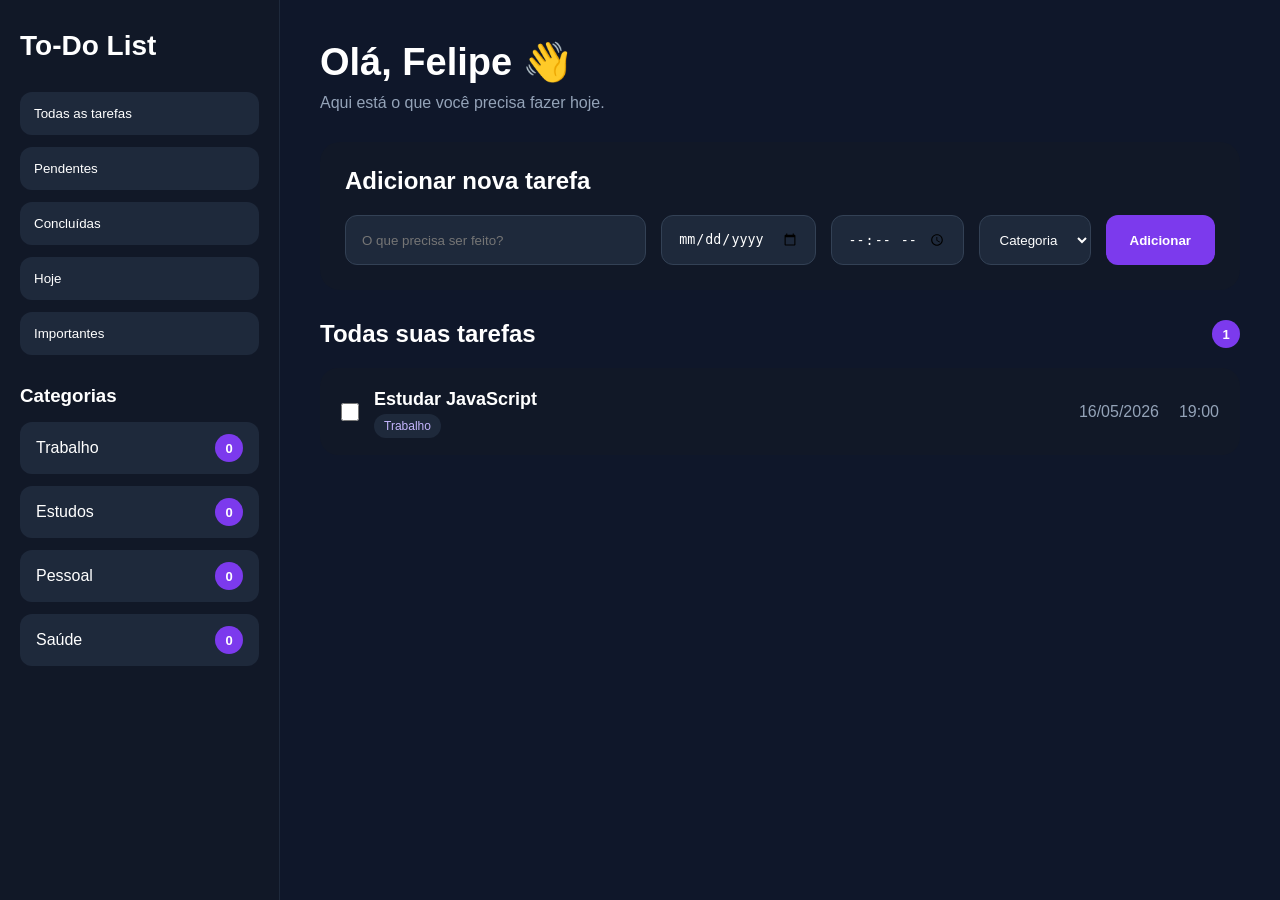
==== index.html @ 989021e7 "Estrutura principal do projeto" ====
<!DOCTYPE html>
<html lang="pt-BR">

<head>
    <meta charset="UTF-8">
    <meta name="viewport" content="width=device-width, initial-scale=1.0">

    <link rel="stylesheet" href="/css/style.css">

    <title>To-Do List</title>
</head>

<body>

    <aside class="sidebar">

        <h2>To-Do List</h2>

        <nav>

            <ul>

                <li>
                    <button>Todas as tarefas</button>
                </li>

                <li>
                    <button>Pendentes</button>
                </li>

                <li>
                    <button>Concluídas</button>
                </li>

                <li>
                    <button>Hoje</button>
                </li>

                <li>
                    <button>Importantes</button>
                </li>

            </ul>

        </nav>

        <section class="categories">

            <h3>Categorias</h3>

            <ul>

                <li>
                    <span>Trabalho</span>
                    <span class="count" id="countTrabalho">0</span>
                </li>

                <li>
                    <span>Estudos</span>
                    <span class="count" id="countEstudos">0</span>
                </li>

                <li>
                    <span>Pessoal</span>
                    <span class="count" id="countPessoal">0</span>
                </li>

                <li>
                    <span>Saúde</span>
                    <span class="count" id="countSaude">0</span>
                </li>

            </ul>

        </section>

    </aside>

    <main class="container">

        <header class="header">

            <h1>Olá, Felipe 👋</h1>

            <p>
                Aqui está o que você precisa fazer hoje.
            </p>

        </header>

        <form class="add-task-form">

            <h2>Adicionar nova tarefa</h2>

            <div class="form-group">

                <input
                    type="text"
                    placeholder="O que precisa ser feito?"
                >

                <input type="date">

                <input type="time">

                <select>

                    <option value="" disabled selected>
                        Categoria
                    </option>

                    <option value="trabalho">
                        Trabalho
                    </option>

                    <option value="estudos">
                        Estudos
                    </option>

                    <option value="saude">
                        Saúde
                    </option>

                    <option value="pessoal">
                        Pessoal
                    </option>

                </select>

                <button type="submit">
                    Adicionar
                </button>

            </div>

        </form>

        <section class="tasks-section">

            <div class="tasks-header">

                <h2 >Todas suas tarefas</h2>

                <span class="count" id="countTodasTarefas">
                    1
                </span>

            </div>

            <div id="taskList">

                <div class="task-item">

                    <div class="task-info">

                        <input type="checkbox">

                        <div>

                            <p id="task-text" class="task-text">
                                Estudar JavaScript
                            </p>

                            <span class="task-category">
                                Trabalho
                            </span>

                        </div>

                    </div>

                    <div class="task-details">

                        <p class="task-date">
                            16/05/2026
                        </p>

                        <p class="task-time">
                            19:00
                        </p>

                    </div>

                </div>

            </div>

        </section>

    </main>

</body>

</html>
---- css/style.css ----
* {
    margin: 0;
    padding: 0;
    box-sizing: border-box;
}

body {
    font-family: Arial, Helvetica, sans-serif;

    background: #0f172a;
    color: #fff;

    min-height: 100vh;

    display: flex;
}

/* SIDEBAR */

.sidebar {
    width: 280px;

    background: #111827;

    padding: 30px 20px;

    border-right: 1px solid #1e293b;

    display: flex;
    flex-direction: column;
    gap: 30px;
}

.sidebar h2 {
    font-size: 28px;
}

.sidebar ul {
    list-style: none;

    display: flex;
    flex-direction: column;
    gap: 12px;
}

.sidebar button {
    width: 100%;

    background: #1e293b;

    border: none;

    color: white;

    padding: 14px;

    border-radius: 12px;

    text-align: left;

    cursor: pointer;

    transition: 0.3s;
}

.sidebar button:hover {
    background: #7c3aed;
}

/* CATEGORIAS */

.categories {
    display: flex;
    flex-direction: column;
    gap: 15px;
}

.categories li {
    background: #1e293b;

    padding: 12px 16px;

    border-radius: 12px;

    display: flex;
    justify-content: space-between;
    align-items: center;
}

.count {
    width: 28px;
    height: 28px;

    background: #7c3aed;

    border-radius: 50%;

    display: flex;
    justify-content: center;
    align-items: center;

    font-size: 13px;
    font-weight: bold;
}

/* CONTAINER */

.container {
    flex: 1;

    padding: 40px;

    display: flex;
    flex-direction: column;
    gap: 30px;
}

/* HEADER */

.header h1 {
    font-size: 38px;

    margin-bottom: 10px;
}

.header p {
    color: #94a3b8;
}

/* FORM */

.add-task-form {
    background: #111827;

    padding: 25px;

    border-radius: 20px;

    display: flex;
    flex-direction: column;
    gap: 20px;
}

.form-group {
    display: flex;
    gap: 15px;

    flex-wrap: wrap;
}

.form-group input,
.form-group select {
    background: #1e293b;

    border: 1px solid #334155;

    color: white;

    padding: 14px 16px;

    border-radius: 12px;

    outline: none;

    transition: 0.3s;
}

.form-group input:focus,
.form-group select:focus {
    border-color: #7c3aed;

    box-shadow: 0 0 10px rgba(124, 58, 237, 0.5);
}

.form-group input[type="text"] {
    flex: 1;
}

.form-group button {
    background: #7c3aed;

    border: none;

    color: white;

    padding: 14px 24px;

    border-radius: 12px;

    cursor: pointer;

    font-weight: bold;

    transition: 0.3s;
}

.form-group button:hover {
    background: #6d28d9;
}

/* TASKS */

.tasks-section {
    display: flex;
    flex-direction: column;
    gap: 20px;
}

.tasks-header {
    display: flex;
    justify-content: space-between;
    align-items: center;
}

#taskList {
    display: flex;
    flex-direction: column;
    gap: 20px;
}

.task-item {
    background: #111827;

    padding: 20px;

    border-radius: 18px;

    display: flex;
    justify-content: space-between;
    align-items: center;

    transition: 0.3s;

    border: 1px solid transparent;
}

.task-item:hover {
    transform: translateY(-3px);

    border-color: #7c3aed;
}

.task-info {
    display: flex;
    align-items: center;
    gap: 15px;
}

.task-info input {
    width: 18px;
    height: 18px;

    cursor: pointer;
}

.task-text {
    font-size: 18px;
    font-weight: bold;

    margin-bottom: 6px;
}

.task-category {
    background: #1e293b;

    color: #c4b5fd;

    padding: 5px 10px;

    border-radius: 20px;

    font-size: 12px;
}

.task-details {
    display: flex;
    align-items: center;
    gap: 20px;

    color: #94a3b8;
}

/* RESPONSIVO */

@media (max-width: 900px) {

    body {
        flex-direction: column;
    }

    .sidebar {
        width: 100%;

        border-right: none;

        border-bottom: 1px solid #1e293b;
    }

    .form-group {
        flex-direction: column;
    }

    .task-item {
        flex-direction: column;
        align-items: flex-start;
        gap: 20px;
    }

}
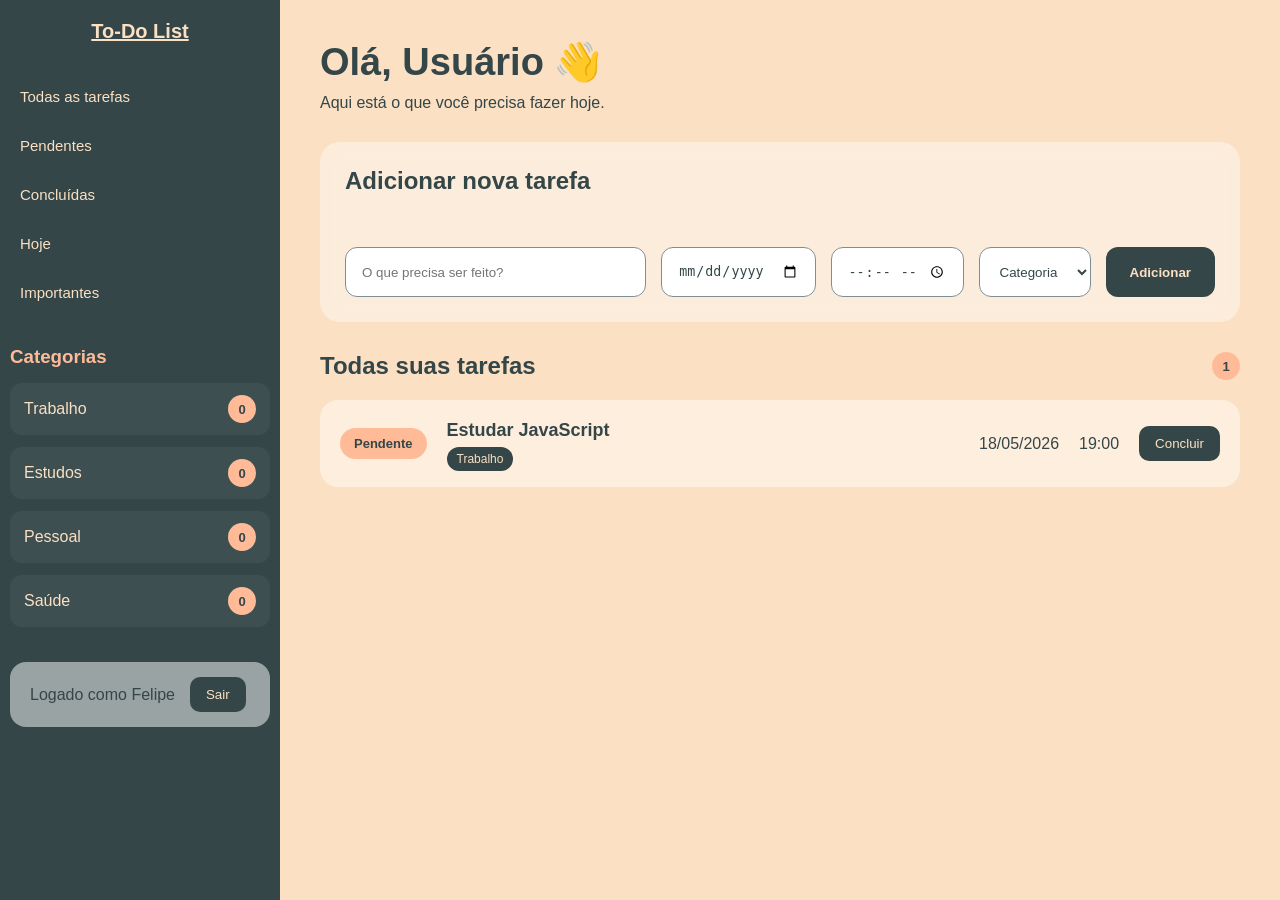
==== commit 72917237: "Atualização do HTML, e inicio do Javascript" ====
--- a/index.html
+++ b/index.html
@@ -5,18 +5,20 @@
     <meta charset="UTF-8">
     <meta name="viewport" content="width=device-width, initial-scale=1.0">
 
-    <link rel="stylesheet" href="/css/style.css">
+    <link rel="stylesheet" href="./css/style.css">
 
     <title>To-Do List</title>
 </head>
 
 <body>
 
-    <aside class="sidebar">
-
-        <h2>To-Do List</h2>
-
-        <nav>
+    <aside class="barra-lateral">
+
+        <div class="logo">
+            <h2>To-Do List</h2>
+        </div>
+
+        <nav class="menu-lateral">
 
             <ul>
 
@@ -44,7 +46,7 @@
 
         </nav>
 
-        <section class="categories">
+        <section class="secao-categorias">
 
             <h3>Categorias</h3>
 
@@ -52,116 +54,148 @@
 
                 <li>
                     <span>Trabalho</span>
-                    <span class="count" id="countTrabalho">0</span>
+                    <span class="contador" id="contadorTrabalho">0</span>
                 </li>
 
                 <li>
                     <span>Estudos</span>
-                    <span class="count" id="countEstudos">0</span>
+                    <span class="contador" id="contadorEstudos">0</span>
                 </li>
 
                 <li>
                     <span>Pessoal</span>
-                    <span class="count" id="countPessoal">0</span>
+                    <span class="contador" id="contadorPessoal">0</span>
                 </li>
 
                 <li>
                     <span>Saúde</span>
-                    <span class="count" id="countSaude">0</span>
+                    <span class="contador" id="contadorSaude">0</span>
                 </li>
 
             </ul>
 
         </section>
 
+        <div class="usuario-logado">
+
+            <span id="usuarioLogado">
+                Logado como Felipe
+            </span>
+
+            <button id="botaoDeslogar">
+                Sair
+            </button>
+
+        </div>
+
     </aside>
 
-    <main class="container">
-
-        <header class="header">
-
-            <h1>Olá, Felipe 👋</h1>
-
-            <p>
-                Aqui está o que você precisa fazer hoje.
-            </p>
+    <main class="container-principal">
+
+        <header class="cabecalho">
+
+            <div class="saudacao-usuario">
+
+                <h1 id="nomeUsuario">
+                    Olá, Usuário 👋
+                </h1>
+
+                <p>
+                    Aqui está o que você precisa fazer hoje.
+                </p>
+
+            </div>
+
+
 
         </header>
 
-        <form class="add-task-form">
-
-            <h2>Adicionar nova tarefa</h2>
-
-            <div class="form-group">
-
-                <input
-                    type="text"
-                    placeholder="O que precisa ser feito?"
-                >
-
-                <input type="date">
-
-                <input type="time">
-
-                <select>
+
+
+
+        <form class="formulario-tarefa" id="formulario-tarefa">
+
+            <div class="adcionar-tarefa">
+                <h2>Adicionar nova tarefa</h2>
+                <small id="mensagemErro"></small>
+            </div>
+            
+            
+
+            <div class="grupo-formulario">
+
+                <input type="text" id="inputTarefa" placeholder="O que precisa ser feito?">
+                
+
+                <input type="date" id="inputData">
+
+                <input type="time" id="inputHora">
+
+                <select id="inputCategoria">
 
                     <option value="" disabled selected>
                         Categoria
                     </option>
 
-                    <option value="trabalho">
+                    <option value="Trabalho">
                         Trabalho
                     </option>
 
-                    <option value="estudos">
+                    <option value="Estudos">
                         Estudos
                     </option>
 
-                    <option value="saude">
+                    <option value="Saúde">
                         Saúde
                     </option>
 
-                    <option value="pessoal">
+                    <option value="Pessoal">
                         Pessoal
                     </option>
 
                 </select>
 
-                <button type="submit">
+                <button type="submit" id="botaoAdicionar">
                     Adicionar
                 </button>
 
+                
             </div>
 
         </form>
 
-        <section class="tasks-section">
-
-            <div class="tasks-header">
-
-                <h2 >Todas suas tarefas</h2>
-
-                <span class="count" id="countTodasTarefas">
+
+
+
+        <section class="secao-tarefas">
+
+            <div class="cabecalho-tarefas">
+
+                <h2>Todas suas tarefas</h2>
+
+                <span class="contador" id="contadorTodasTarefas">
                     1
                 </span>
 
             </div>
 
-            <div id="taskList">
-
-                <div class="task-item">
-
-                    <div class="task-info">
-
-                        <input type="checkbox">
+            <div id="listaTarefas">
+
+                <div class="item-tarefa">
+
+                    <div class="informacoes-tarefa">
+
+                        <div class="status-tarefa pendente">
+                            Pendente
+                        </div>
 
                         <div>
 
-                            <p id="task-text" class="task-text">
+                            <p class="texto-tarefa">
                                 Estudar JavaScript
                             </p>
 
-                            <span class="task-category">
+                            <span class="categoria-tarefa">
                                 Trabalho
                             </span>
 
@@ -169,16 +203,20 @@
 
                     </div>
 
-                    <div class="task-details">
-
-                        <p class="task-date">
-                            16/05/2026
+                    <div class="detalhes-tarefa">
+
+                        <p class="data-tarefa">
+                            18/05/2026
                         </p>
 
-                        <p class="task-time">
+                        <p class="hora-tarefa">
                             19:00
                         </p>
 
+                        <button class="botao-status">
+                            Concluir
+                        </button>
+
                     </div>
 
                 </div>
@@ -189,6 +227,9 @@
 
     </main>
 
+
+
+    <script src="js/script.js"></script>
 </body>
 
 </html>
--- a/css/style.css
+++ b/css/style.css
@@ -5,54 +5,58 @@
 }
 
 body {
+    min-height: 100vh;
+
+    display: flex;
+
     font-family: Arial, Helvetica, sans-serif;
 
-    background: #0f172a;
-    color: #fff;
-
-    min-height: 100vh;
-
-    display: flex;
-}
-
-/* SIDEBAR */
-
-.sidebar {
+    background: #FBE0C3;
+
+    color: #344648;
+}
+
+/* BARRA LATERAL */
+
+.barra-lateral {
     width: 280px;
 
-    background: #111827;
-
-    padding: 30px 20px;
-
-    border-right: 1px solid #1e293b;
-
-    display: flex;
-    flex-direction: column;
-    gap: 30px;
-}
-
-.sidebar h2 {
-    font-size: 28px;
-}
-
-.sidebar ul {
+    background: #344648;
+
+    padding: 20px 10px;
+
+    display: flex;
+    flex-direction: column;
+    gap: 35px;
+}
+
+.logo h2 {
+    color: #FBE0C3;
+    text-align: center;
+    text-decoration: underline;
+    font-size: 20px;
+}
+
+.menu-lateral ul,
+.secao-categorias ul {
     list-style: none;
 
     display: flex;
     flex-direction: column;
+
     gap: 12px;
 }
 
-.sidebar button {
+.menu-lateral button {
     width: 100%;
 
-    background: #1e293b;
-
     border: none;
 
-    color: white;
-
-    padding: 14px;
+    background: transparent;
+
+    color: #FBE0C3;
+
+    padding: 10px;
 
     border-radius: 12px;
 
@@ -61,24 +65,26 @@
     cursor: pointer;
 
     transition: 0.3s;
-}
-
-.sidebar button:hover {
-    background: #7c3aed;
-}
-
-/* CATEGORIAS */
-
-.categories {
-    display: flex;
-    flex-direction: column;
-    gap: 15px;
-}
-
-.categories li {
-    background: #1e293b;
-
-    padding: 12px 16px;
+
+    font-size: 15px;
+}
+
+.menu-lateral button:hover {
+    background: #7D8E95;
+}
+
+.secao-categorias h3 {
+    margin-bottom: 15px;
+
+    color: #FFBB98;
+}
+
+.secao-categorias li {
+    background: rgba(255, 255, 255, 0.05);
+
+    color: #FBE0C3;
+
+    padding: 12px 14px;
 
     border-radius: 12px;
 
@@ -87,13 +93,15 @@
     align-items: center;
 }
 
-.count {
+.contador {
     width: 28px;
     height: 28px;
 
-    background: #7c3aed;
-
     border-radius: 50%;
+
+    background: #FFBB98;
+
+    color: #344648;
 
     display: flex;
     justify-content: center;
@@ -103,9 +111,9 @@
     font-weight: bold;
 }
 
-/* CONTAINER */
-
-.container {
+/* CONTAINER PRINCIPAL */
+
+.container-principal {
     flex: 1;
 
     padding: 40px;
@@ -115,169 +123,251 @@
     gap: 30px;
 }
 
-/* HEADER */
-
-.header h1 {
+/* CABEÇALHO */
+
+.adcionar-tarefa{
+    display: flex;
+    flex-direction: column;
+    gap: 10px;
+    min-height: 60px;
+}
+.cabecalho {
+    display: flex;
+    justify-content: space-between;
+    align-items: center;
+}
+
+.saudacao-usuario h1 {
     font-size: 38px;
 
     margin-bottom: 10px;
 }
 
-.header p {
-    color: #94a3b8;
-}
-
-/* FORM */
-
-.add-task-form {
-    background: #111827;
+.saudacao-usuario p {
+    color: #344648;
+}
+
+.usuario-logado {
+    background: rgba(255, 255, 255, 0.5);
+
+    padding: 15px 20px;
+
+    border-radius: 16px;
+
+    display: flex;
+    align-items: center;
+    gap: 15px;
+}
+
+#botaoDeslogar {
+    border: none;
+
+    background: #344648;
+
+    color: #FBE0C3;
+
+    padding: 10px 16px;
+
+    border-radius: 10px;
+
+    cursor: pointer;
+
+    transition: 0.3s;
+}
+
+#botaoDeslogar:hover {
+    background: #7D8E95;
+}
+
+/* FORMULÁRIO */
+
+.formulario-tarefa {
+    background: rgba(255, 255, 255, 0.4);
 
     padding: 25px;
 
     border-radius: 20px;
 
-    display: flex;
-    flex-direction: column;
+    backdrop-filter: blur(10px);
+
+    display: flex;
+    flex-direction: column;
+
     gap: 20px;
 }
 
-.form-group {
-    display: flex;
+.grupo-formulario {
+    display: flex;
+
     gap: 15px;
 
     flex-wrap: wrap;
 }
 
-.form-group input,
-.form-group select {
-    background: #1e293b;
-
-    border: 1px solid #334155;
+.grupo-formulario input,
+.grupo-formulario select {
+    background: white;
+
+    border: 1px solid #7D8E95;
+
+    padding: 14px 16px;
+
+    border-radius: 12px;
+
+    outline: none;
+
+    color: #344648;
+
+    transition: 0.3s;
+}
+
+.grupo-formulario input:focus,
+.grupo-formulario select:focus {
+    border-color: #FFBB98;
+
+    box-shadow: 0 0 10px rgba(255, 187, 152, 0.5);
+}
+
+#inputTarefa {
+    flex: 1;
+}
+
+#botaoAdicionar {
+    border: none;
+
+    background: #344648;
+
+    color: #FBE0C3;
+
+    padding: 14px 24px;
+
+    border-radius: 12px;
+
+    cursor: pointer;
+
+    transition: 0.3s;
+
+    font-weight: bold;
+}
+
+#botaoAdicionar:hover {
+    background: #7D8E95;
+}
+
+/* TAREFAS */
+
+.secao-tarefas {
+    display: flex;
+    flex-direction: column;
+
+    gap: 20px;
+}
+
+.cabecalho-tarefas {
+    display: flex;
+    justify-content: space-between;
+    align-items: center;
+}
+
+#listaTarefas {
+    display: flex;
+    flex-direction: column;
+
+    gap: 20px;
+}
+
+.item-tarefa {
+    background: rgba(255, 255, 255, 0.45);
+
+    padding: 20px;
+
+    border-radius: 18px;
+
+    display: flex;
+    justify-content: space-between;
+    align-items: center;
+
+    transition: 0.3s;
+}
+
+.item-tarefa:hover {
+    transform: translateY(-3px);
+}
+
+.informacoes-tarefa {
+    display: flex;
+    align-items: center;
+
+    gap: 20px;
+}
+
+.status-tarefa {
+    padding: 8px 14px;
+
+    border-radius: 30px;
+
+    font-size: 13px;
+
+    font-weight: bold;
+}
+
+.pendente {
+    background: #FFBB98;
+
+    color: #344648;
+}
+
+.concluida {
+    background: #7D8E95;
 
     color: white;
-
-    padding: 14px 16px;
-
-    border-radius: 12px;
-
-    outline: none;
-
-    transition: 0.3s;
-}
-
-.form-group input:focus,
-.form-group select:focus {
-    border-color: #7c3aed;
-
-    box-shadow: 0 0 10px rgba(124, 58, 237, 0.5);
-}
-
-.form-group input[type="text"] {
-    flex: 1;
-}
-
-.form-group button {
-    background: #7c3aed;
-
+}
+
+.texto-tarefa {
+    font-size: 18px;
+
+    font-weight: bold;
+
+    margin-bottom: 8px;
+}
+
+.categoria-tarefa {
+    background: #344648;
+
+    color: #FBE0C3;
+
+    padding: 5px 10px;
+
+    border-radius: 20px;
+
+    font-size: 12px;
+}
+
+.detalhes-tarefa {
+    display: flex;
+    align-items: center;
+
+    gap: 20px;
+}
+
+.botao-status {
     border: none;
 
-    color: white;
-
-    padding: 14px 24px;
-
-    border-radius: 12px;
+    background: #344648;
+
+    color: #FBE0C3;
+
+    padding: 10px 16px;
+
+    border-radius: 10px;
 
     cursor: pointer;
 
-    font-weight: bold;
-
-    transition: 0.3s;
-}
-
-.form-group button:hover {
-    background: #6d28d9;
-}
-
-/* TASKS */
-
-.tasks-section {
-    display: flex;
-    flex-direction: column;
-    gap: 20px;
-}
-
-.tasks-header {
-    display: flex;
-    justify-content: space-between;
-    align-items: center;
-}
-
-#taskList {
-    display: flex;
-    flex-direction: column;
-    gap: 20px;
-}
-
-.task-item {
-    background: #111827;
-
-    padding: 20px;
-
-    border-radius: 18px;
-
-    display: flex;
-    justify-content: space-between;
-    align-items: center;
-
-    transition: 0.3s;
-
-    border: 1px solid transparent;
-}
-
-.task-item:hover {
-    transform: translateY(-3px);
-
-    border-color: #7c3aed;
-}
-
-.task-info {
-    display: flex;
-    align-items: center;
-    gap: 15px;
-}
-
-.task-info input {
-    width: 18px;
-    height: 18px;
-
-    cursor: pointer;
-}
-
-.task-text {
-    font-size: 18px;
-    font-weight: bold;
-
-    margin-bottom: 6px;
-}
-
-.task-category {
-    background: #1e293b;
-
-    color: #c4b5fd;
-
-    padding: 5px 10px;
-
-    border-radius: 20px;
-
-    font-size: 12px;
-}
-
-.task-details {
-    display: flex;
-    align-items: center;
-    gap: 20px;
-
-    color: #94a3b8;
+    transition: 0.3s;
+}
+
+.botao-status:hover {
+    background: #7D8E95;
 }
 
 /* RESPONSIVO */
@@ -288,22 +378,30 @@
         flex-direction: column;
     }
 
-    .sidebar {
+    .barra-lateral {
         width: 100%;
-
-        border-right: none;
-
-        border-bottom: 1px solid #1e293b;
-    }
-
-    .form-group {
-        flex-direction: column;
-    }
-
-    .task-item {
+    }
+
+    .cabecalho {
         flex-direction: column;
         align-items: flex-start;
+
         gap: 20px;
     }
 
+    .grupo-formulario {
+        flex-direction: column;
+    }
+
+    .item-tarefa {
+        flex-direction: column;
+        align-items: flex-start;
+
+        gap: 20px;
+    }
+
+    .detalhes-tarefa {
+        flex-wrap: wrap;
+    }
+
 }
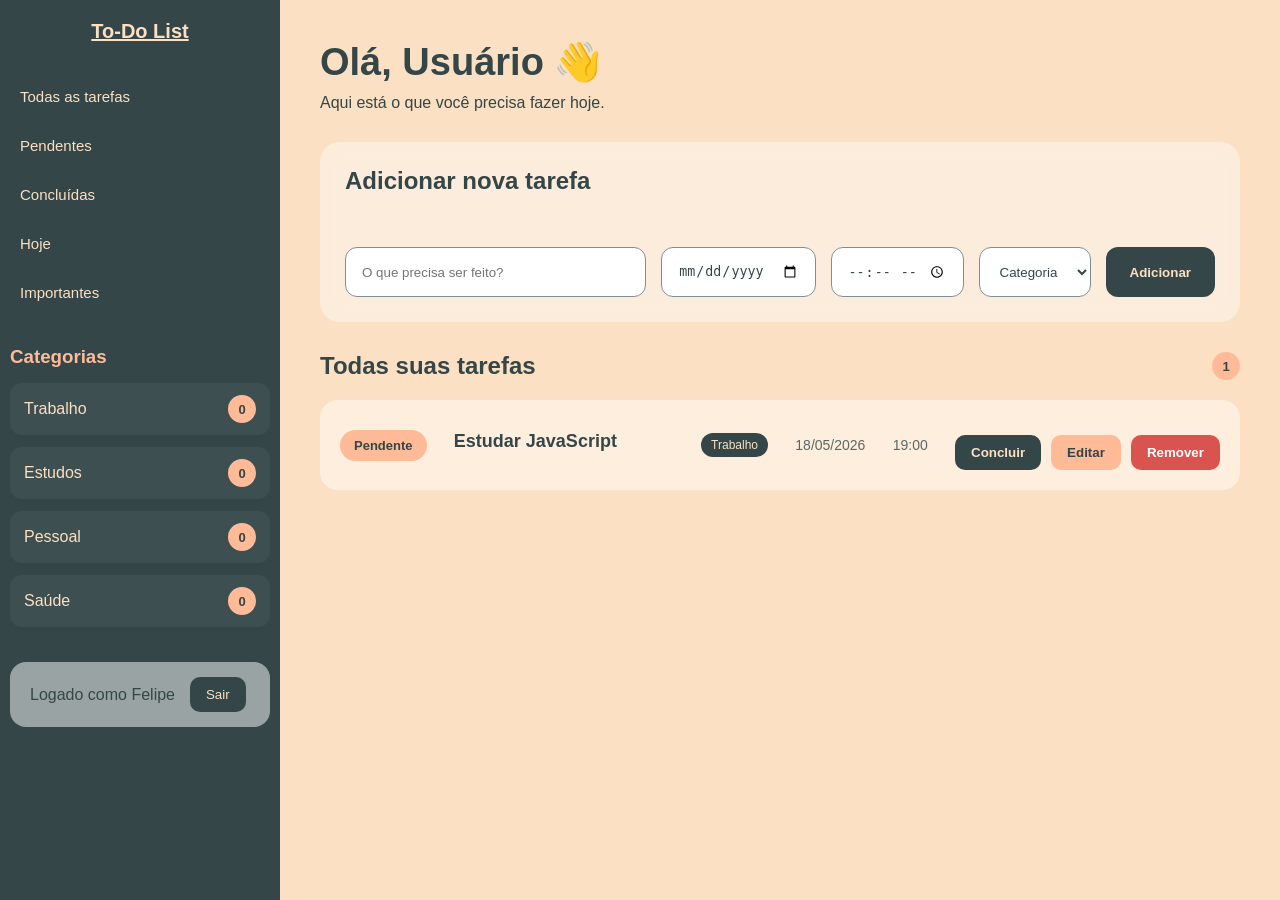
==== commit d09d104d: "Atualização 1" ====
--- a/index.html
+++ b/index.html
@@ -119,13 +119,13 @@
                 <h2>Adicionar nova tarefa</h2>
                 <small id="mensagemErro"></small>
             </div>
-            
-            
+
+
 
             <div class="grupo-formulario">
 
                 <input type="text" id="inputTarefa" placeholder="O que precisa ser feito?">
-                
+
 
                 <input type="date" id="inputData">
 
@@ -159,7 +159,7 @@
                     Adicionar
                 </button>
 
-                
+
             </div>
 
         </form>
@@ -179,45 +179,50 @@
 
             </div>
 
+
             <div id="listaTarefas">
 
+
                 <div class="item-tarefa">
 
-                    <div class="informacoes-tarefa">
-
-                        <div class="status-tarefa pendente">
-                            Pendente
-                        </div>
-
-                        <div>
-
-                            <p class="texto-tarefa">
-                                Estudar JavaScript
-                            </p>
-
-                            <span class="categoria-tarefa">
-                                Trabalho
-                            </span>
-
-                        </div>
-
+                    <div class="status-tarefa pendente">
+                        Pendente
                     </div>
 
-                    <div class="detalhes-tarefa">
-
-                        <p class="data-tarefa">
-                            18/05/2026
-                        </p>
-
-                        <p class="hora-tarefa">
-                            19:00
-                        </p>
+                    <p class="texto-tarefa">
+                        Estudar JavaScript
+                    </p>
+
+                    <span class="categoria-tarefa">
+                        Trabalho
+                    </span>
+
+
+                    <p class="data-tarefa">
+                        18/05/2026
+                    </p>
+
+                    <p class="hora-tarefa">
+                        19:00
+                    </p>
+
+                    <div class="acoes-tarefa">
 
                         <button class="botao-status">
                             Concluir
                         </button>
 
+                        <button class="botao-editar">
+                            Editar
+                        </button>
+
+                        <button class="botao-remover">
+                            Remover
+                        </button>
+
                     </div>
+
+
 
                 </div>
 
--- a/css/style.css
+++ b/css/style.css
@@ -294,12 +294,6 @@
     transform: translateY(-3px);
 }
 
-.informacoes-tarefa {
-    display: flex;
-    align-items: center;
-
-    gap: 20px;
-}
 
 .status-tarefa {
     padding: 8px 14px;
@@ -329,6 +323,9 @@
     font-weight: bold;
 
     margin-bottom: 8px;
+
+
+   
 }
 
 .categoria-tarefa {
@@ -343,33 +340,98 @@
     font-size: 12px;
 }
 
-.detalhes-tarefa {
-    display: flex;
-    align-items: center;
-
-    gap: 20px;
-}
+.item-tarefa {
+    background: rgba(255, 255, 255, 0.45);
+
+    padding: 20px;
+
+    border-radius: 18px;
+
+    display: flex;
+    align-items: center;
+    gap: 18px;
+
+    flex-wrap: wrap;
+
+    transition: 0.3s;
+}
+
+.data-tarefa,
+.hora-tarefa {
+    color: #344648;
+
+    font-size: 14px;
+
+    opacity: 0.8;
+}
+
+.texto-tarefa {
+    min-width: 220px;
+}
+.acoes-tarefa {
+    display: flex;
+
+    align-items: center;
+
+    gap: 10px;
+
+    margin-top: 15px;
+}
+
+.botao-status,
+.botao-editar,
+.botao-remover {
+    border: none;
+
+    padding: 10px 16px;
+
+    border-radius: 10px;
+
+    cursor: pointer;
+
+    transition: 0.3s;
+
+    font-weight: bold;
+}
+
+
+/* botão concluir */
 
 .botao-status {
-    border: none;
-
     background: #344648;
 
     color: #FBE0C3;
-
-    padding: 10px 16px;
-
-    border-radius: 10px;
-
-    cursor: pointer;
-
-    transition: 0.3s;
 }
 
 .botao-status:hover {
     background: #7D8E95;
 }
 
+
+/* botão editar */
+
+.botao-editar {
+    background: #FFBB98;
+
+    color: #344648;
+}
+
+.botao-editar:hover {
+    opacity: 0.8;
+}
+
+
+/* botão remover */
+
+.botao-remover {
+    background: #d9534f;
+
+    color: white;
+}
+
+.botao-remover:hover {
+    opacity: 0.8;
+} 
 /* RESPONSIVO */
 
 @media (max-width: 900px) {
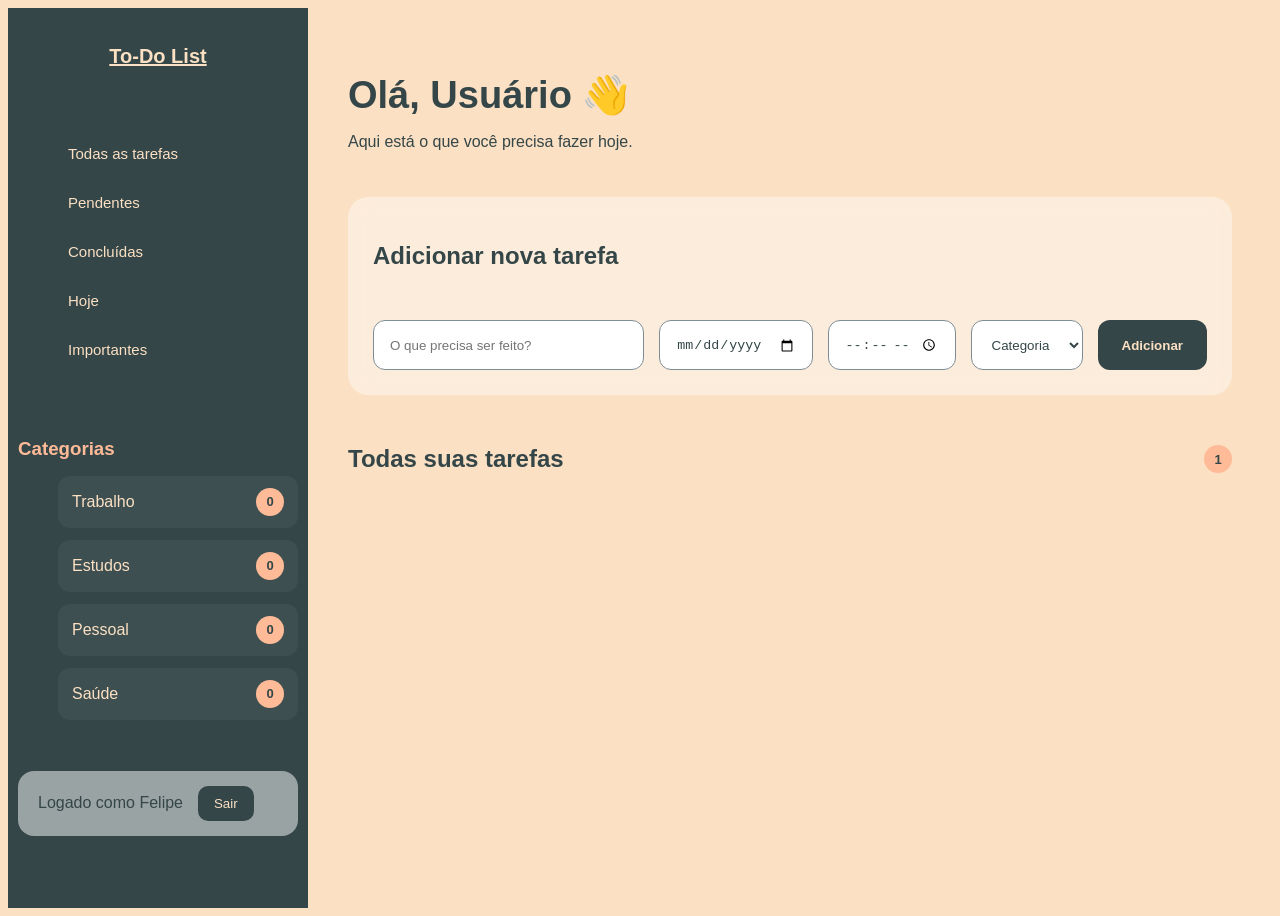
==== commit 45dee2d4: "Finalização das funções dos botões" ====
--- a/index.html
+++ b/index.html
@@ -182,8 +182,8 @@
 
             <div id="listaTarefas">
 
-
-                <div class="item-tarefa">
+                
+                <!-- <div class="item-tarefa">
 
                     <div class="status-tarefa pendente">
                         Pendente
@@ -217,14 +217,14 @@
                         </button>
 
                         <button class="botao-remover">
-                            Remover
+                            Excluir
                         </button>
 
                     </div>
 
 
 
-                </div>
+                </div> -->
 
             </div>
 
--- a/css/style.css
+++ b/css/style.css
@@ -1,469 +1,12 @@
-* {
-    margin: 0;
-    padding: 0;
-    box-sizing: border-box;
-}
+@import url('./base/reset.css');
+@import url('./base/global.css');
 
-body {
-    min-height: 100vh;
+@import url('./layout/sidebar.css');
+@import url('./layout/header.css');
+@import url('./layout/container.css');
 
-    display: flex;
+@import url('./components/formulario.css');
+@import url('./components/tarefa.css');
+@import url('./components/botoes.css');
 
-    font-family: Arial, Helvetica, sans-serif;
-
-    background: #FBE0C3;
-
-    color: #344648;
-}
-
-/* BARRA LATERAL */
-
-.barra-lateral {
-    width: 280px;
-
-    background: #344648;
-
-    padding: 20px 10px;
-
-    display: flex;
-    flex-direction: column;
-    gap: 35px;
-}
-
-.logo h2 {
-    color: #FBE0C3;
-    text-align: center;
-    text-decoration: underline;
-    font-size: 20px;
-}
-
-.menu-lateral ul,
-.secao-categorias ul {
-    list-style: none;
-
-    display: flex;
-    flex-direction: column;
-
-    gap: 12px;
-}
-
-.menu-lateral button {
-    width: 100%;
-
-    border: none;
-
-    background: transparent;
-
-    color: #FBE0C3;
-
-    padding: 10px;
-
-    border-radius: 12px;
-
-    text-align: left;
-
-    cursor: pointer;
-
-    transition: 0.3s;
-
-    font-size: 15px;
-}
-
-.menu-lateral button:hover {
-    background: #7D8E95;
-}
-
-.secao-categorias h3 {
-    margin-bottom: 15px;
-
-    color: #FFBB98;
-}
-
-.secao-categorias li {
-    background: rgba(255, 255, 255, 0.05);
-
-    color: #FBE0C3;
-
-    padding: 12px 14px;
-
-    border-radius: 12px;
-
-    display: flex;
-    justify-content: space-between;
-    align-items: center;
-}
-
-.contador {
-    width: 28px;
-    height: 28px;
-
-    border-radius: 50%;
-
-    background: #FFBB98;
-
-    color: #344648;
-
-    display: flex;
-    justify-content: center;
-    align-items: center;
-
-    font-size: 13px;
-    font-weight: bold;
-}
-
-/* CONTAINER PRINCIPAL */
-
-.container-principal {
-    flex: 1;
-
-    padding: 40px;
-
-    display: flex;
-    flex-direction: column;
-    gap: 30px;
-}
-
-/* CABEÇALHO */
-
-.adcionar-tarefa{
-    display: flex;
-    flex-direction: column;
-    gap: 10px;
-    min-height: 60px;
-}
-.cabecalho {
-    display: flex;
-    justify-content: space-between;
-    align-items: center;
-}
-
-.saudacao-usuario h1 {
-    font-size: 38px;
-
-    margin-bottom: 10px;
-}
-
-.saudacao-usuario p {
-    color: #344648;
-}
-
-.usuario-logado {
-    background: rgba(255, 255, 255, 0.5);
-
-    padding: 15px 20px;
-
-    border-radius: 16px;
-
-    display: flex;
-    align-items: center;
-    gap: 15px;
-}
-
-#botaoDeslogar {
-    border: none;
-
-    background: #344648;
-
-    color: #FBE0C3;
-
-    padding: 10px 16px;
-
-    border-radius: 10px;
-
-    cursor: pointer;
-
-    transition: 0.3s;
-}
-
-#botaoDeslogar:hover {
-    background: #7D8E95;
-}
-
-/* FORMULÁRIO */
-
-.formulario-tarefa {
-    background: rgba(255, 255, 255, 0.4);
-
-    padding: 25px;
-
-    border-radius: 20px;
-
-    backdrop-filter: blur(10px);
-
-    display: flex;
-    flex-direction: column;
-
-    gap: 20px;
-}
-
-.grupo-formulario {
-    display: flex;
-
-    gap: 15px;
-
-    flex-wrap: wrap;
-}
-
-.grupo-formulario input,
-.grupo-formulario select {
-    background: white;
-
-    border: 1px solid #7D8E95;
-
-    padding: 14px 16px;
-
-    border-radius: 12px;
-
-    outline: none;
-
-    color: #344648;
-
-    transition: 0.3s;
-}
-
-.grupo-formulario input:focus,
-.grupo-formulario select:focus {
-    border-color: #FFBB98;
-
-    box-shadow: 0 0 10px rgba(255, 187, 152, 0.5);
-}
-
-#inputTarefa {
-    flex: 1;
-}
-
-#botaoAdicionar {
-    border: none;
-
-    background: #344648;
-
-    color: #FBE0C3;
-
-    padding: 14px 24px;
-
-    border-radius: 12px;
-
-    cursor: pointer;
-
-    transition: 0.3s;
-
-    font-weight: bold;
-}
-
-#botaoAdicionar:hover {
-    background: #7D8E95;
-}
-
-/* TAREFAS */
-
-.secao-tarefas {
-    display: flex;
-    flex-direction: column;
-
-    gap: 20px;
-}
-
-.cabecalho-tarefas {
-    display: flex;
-    justify-content: space-between;
-    align-items: center;
-}
-
-#listaTarefas {
-    display: flex;
-    flex-direction: column;
-
-    gap: 20px;
-}
-
-.item-tarefa {
-    background: rgba(255, 255, 255, 0.45);
-
-    padding: 20px;
-
-    border-radius: 18px;
-
-    display: flex;
-    justify-content: space-between;
-    align-items: center;
-
-    transition: 0.3s;
-}
-
-.item-tarefa:hover {
-    transform: translateY(-3px);
-}
-
-
-.status-tarefa {
-    padding: 8px 14px;
-
-    border-radius: 30px;
-
-    font-size: 13px;
-
-    font-weight: bold;
-}
-
-.pendente {
-    background: #FFBB98;
-
-    color: #344648;
-}
-
-.concluida {
-    background: #7D8E95;
-
-    color: white;
-}
-
-.texto-tarefa {
-    font-size: 18px;
-
-    font-weight: bold;
-
-    margin-bottom: 8px;
-
-
-   
-}
-
-.categoria-tarefa {
-    background: #344648;
-
-    color: #FBE0C3;
-
-    padding: 5px 10px;
-
-    border-radius: 20px;
-
-    font-size: 12px;
-}
-
-.item-tarefa {
-    background: rgba(255, 255, 255, 0.45);
-
-    padding: 20px;
-
-    border-radius: 18px;
-
-    display: flex;
-    align-items: center;
-    gap: 18px;
-
-    flex-wrap: wrap;
-
-    transition: 0.3s;
-}
-
-.data-tarefa,
-.hora-tarefa {
-    color: #344648;
-
-    font-size: 14px;
-
-    opacity: 0.8;
-}
-
-.texto-tarefa {
-    min-width: 220px;
-}
-.acoes-tarefa {
-    display: flex;
-
-    align-items: center;
-
-    gap: 10px;
-
-    margin-top: 15px;
-}
-
-.botao-status,
-.botao-editar,
-.botao-remover {
-    border: none;
-
-    padding: 10px 16px;
-
-    border-radius: 10px;
-
-    cursor: pointer;
-
-    transition: 0.3s;
-
-    font-weight: bold;
-}
-
-
-/* botão concluir */
-
-.botao-status {
-    background: #344648;
-
-    color: #FBE0C3;
-}
-
-.botao-status:hover {
-    background: #7D8E95;
-}
-
-
-/* botão editar */
-
-.botao-editar {
-    background: #FFBB98;
-
-    color: #344648;
-}
-
-.botao-editar:hover {
-    opacity: 0.8;
-}
-
-
-/* botão remover */
-
-.botao-remover {
-    background: #d9534f;
-
-    color: white;
-}
-
-.botao-remover:hover {
-    opacity: 0.8;
-} 
-/* RESPONSIVO */
-
-@media (max-width: 900px) {
-
-    body {
-        flex-direction: column;
-    }
-
-    .barra-lateral {
-        width: 100%;
-    }
-
-    .cabecalho {
-        flex-direction: column;
-        align-items: flex-start;
-
-        gap: 20px;
-    }
-
-    .grupo-formulario {
-        flex-direction: column;
-    }
-
-    .item-tarefa {
-        flex-direction: column;
-        align-items: flex-start;
-
-        gap: 20px;
-    }
-
-    .detalhes-tarefa {
-        flex-wrap: wrap;
-    }
-
-}+@import url('./responsive/media.css');
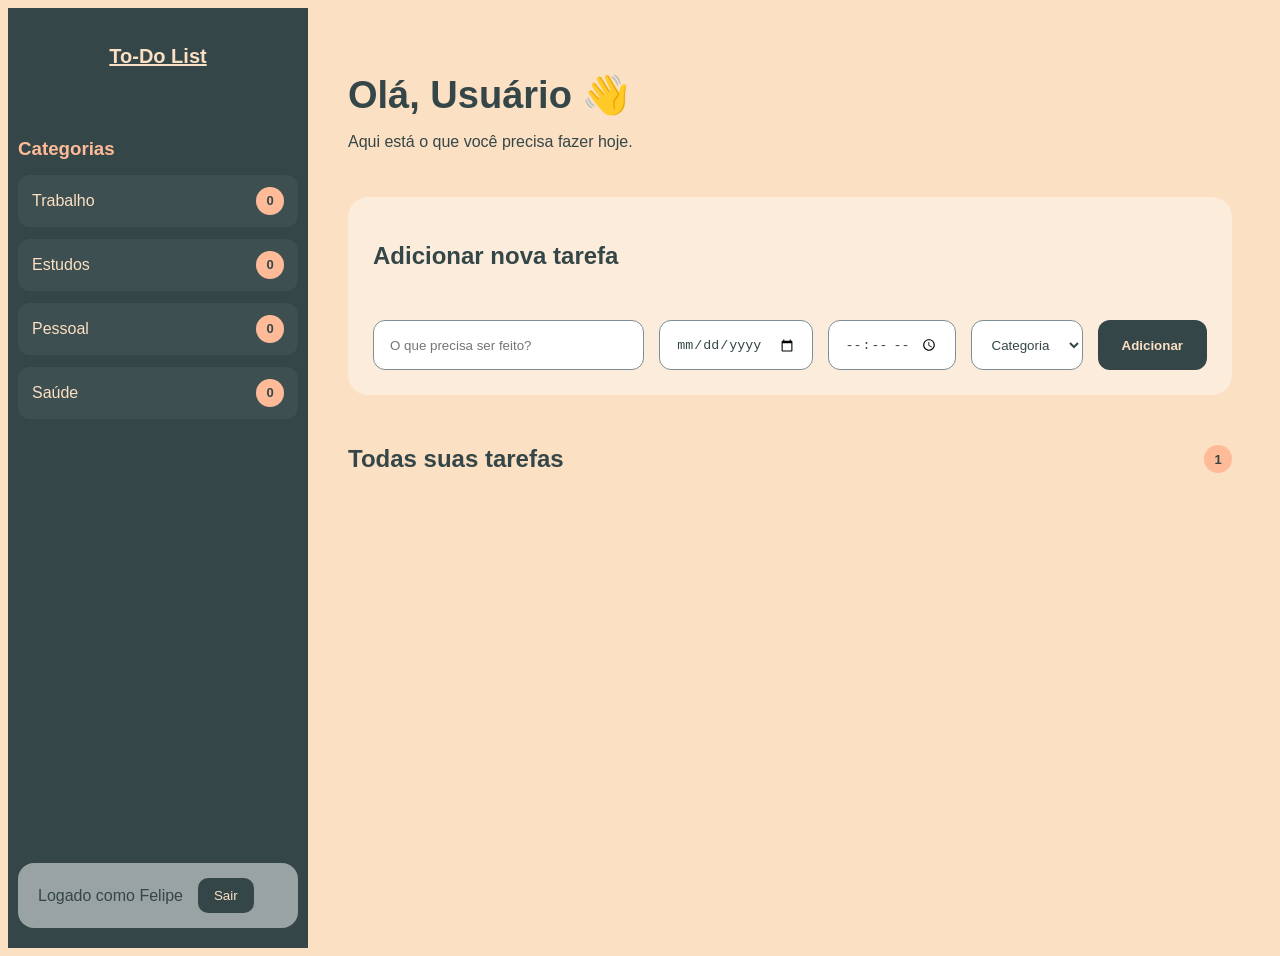
==== commit 71268421: "Finalização da lógica, pronto para implementar o Login" ====
--- a/index.html
+++ b/index.html
@@ -5,6 +5,7 @@
     <meta charset="UTF-8">
     <meta name="viewport" content="width=device-width, initial-scale=1.0">
 
+    <link rel="icon" href="/img//search_7942132.png" type="image/x-icon">
     <link rel="stylesheet" href="./css/style.css">
 
     <title>To-Do List</title>
@@ -18,33 +19,33 @@
             <h2>To-Do List</h2>
         </div>
 
-        <nav class="menu-lateral">
+        <!-- <nav class="menu-lateral" id="menuLateral">
 
             <ul>
 
                 <li>
-                    <button>Todas as tarefas</button>
-                </li>
-
-                <li>
-                    <button>Pendentes</button>
-                </li>
-
-                <li>
-                    <button>Concluídas</button>
-                </li>
-
-                <li>
-                    <button>Hoje</button>
-                </li>
-
-                <li>
-                    <button>Importantes</button>
+                    <button class="todas-as-tarefas" data-categoria="todas-as-tarefas" >Todas as tarefas</button>
+                </li>
+
+                <li>
+                    <button class="pendentes" data-categoria="pendentes">Pendentes</button>
+                </li>
+
+                <li>
+                    <button class="concluidas" data-categoria="concluidas">Concluídas</button>
+                </li>
+
+                <li>
+                    <button class="hoje" data-categoria="hoje">Hoje</button>
+                </li>
+
+                <li>
+                    <button data-categoria="importantes">Importantes</button>
                 </li>
 
             </ul>
 
-        </nav>
+        </nav> -->
 
         <section class="secao-categorias">
 
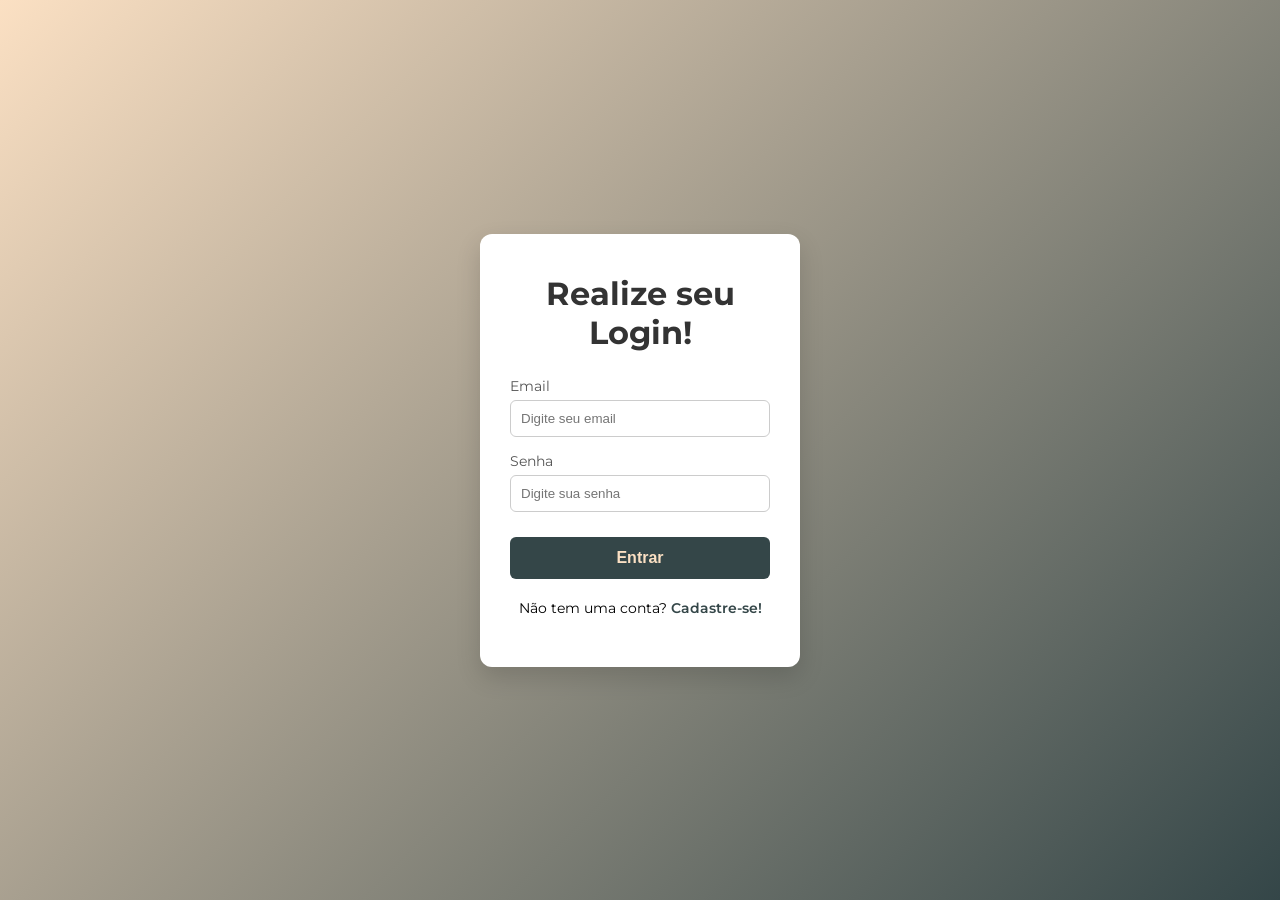
==== commit bbcf78e7: "Vinculo do sistema de Login" ====
--- a/index.html
+++ b/index.html
@@ -1,241 +1,45 @@
 <!DOCTYPE html>
-<html lang="pt-BR">
+<html lang="pt-br">
 
 <head>
     <meta charset="UTF-8">
     <meta name="viewport" content="width=device-width, initial-scale=1.0">
-
-    <link rel="icon" href="/img//search_7942132.png" type="image/x-icon">
-    <link rel="stylesheet" href="./css/style.css">
-
-    <title>To-Do List</title>
+    <link rel="stylesheet" href="/css/pages/login.css">
+    <link rel="icon" href="/img/Login.png">
+    <title>Login</title>
 </head>
 
 <body>
+    <main>
 
-    <aside class="barra-lateral">
+        <div id="formLogin" class="container">
+            <form class="login-form">
+                <h1>Realize seu Login!</h1>
 
-        <div class="logo">
-            <h2>To-Do List</h2>
+                <div class="input-group">
+                    <label for="email">Email</label>
+                    <input id="email" type="email" name="email" placeholder="Digite seu email">
+                </div>
+
+                <div class="input-group">
+                    <label for="senha">Senha</label>
+                    <input id="senha" type="password" name="senha" placeholder="Digite sua senha">
+                </div>
+
+                <button id="botaoEntrar" type="submit">Entrar</button>
+
+            </form>
+
+            <p>Não tem uma conta?
+                <a href="/pages/register.html">Cadastre-se!</a>
+            </p>
         </div>
 
-        <!-- <nav class="menu-lateral" id="menuLateral">
-
-            <ul>
-
-                <li>
-                    <button class="todas-as-tarefas" data-categoria="todas-as-tarefas" >Todas as tarefas</button>
-                </li>
-
-                <li>
-                    <button class="pendentes" data-categoria="pendentes">Pendentes</button>
-                </li>
-
-                <li>
-                    <button class="concluidas" data-categoria="concluidas">Concluídas</button>
-                </li>
-
-                <li>
-                    <button class="hoje" data-categoria="hoje">Hoje</button>
-                </li>
-
-                <li>
-                    <button data-categoria="importantes">Importantes</button>
-                </li>
-
-            </ul>
-
-        </nav> -->
-
-        <section class="secao-categorias">
-
-            <h3>Categorias</h3>
-
-            <ul>
-
-                <li>
-                    <span>Trabalho</span>
-                    <span class="contador" id="contadorTrabalho">0</span>
-                </li>
-
-                <li>
-                    <span>Estudos</span>
-                    <span class="contador" id="contadorEstudos">0</span>
-                </li>
-
-                <li>
-                    <span>Pessoal</span>
-                    <span class="contador" id="contadorPessoal">0</span>
-                </li>
-
-                <li>
-                    <span>Saúde</span>
-                    <span class="contador" id="contadorSaude">0</span>
-                </li>
-
-            </ul>
-
-        </section>
-
-        <div class="usuario-logado">
-
-            <span id="usuarioLogado">
-                Logado como Felipe
-            </span>
-
-            <button id="botaoDeslogar">
-                Sair
-            </button>
-
-        </div>
-
-    </aside>
-
-    <main class="container-principal">
-
-        <header class="cabecalho">
-
-            <div class="saudacao-usuario">
-
-                <h1 id="nomeUsuario">
-                    Olá, Usuário 👋
-                </h1>
-
-                <p>
-                    Aqui está o que você precisa fazer hoje.
-                </p>
-
-            </div>
-
-
-
-        </header>
-
-
-
-
-        <form class="formulario-tarefa" id="formulario-tarefa">
-
-            <div class="adcionar-tarefa">
-                <h2>Adicionar nova tarefa</h2>
-                <small id="mensagemErro"></small>
-            </div>
-
-
-
-            <div class="grupo-formulario">
-
-                <input type="text" id="inputTarefa" placeholder="O que precisa ser feito?">
-
-
-                <input type="date" id="inputData">
-
-                <input type="time" id="inputHora">
-
-                <select id="inputCategoria">
-
-                    <option value="" disabled selected>
-                        Categoria
-                    </option>
-
-                    <option value="Trabalho">
-                        Trabalho
-                    </option>
-
-                    <option value="Estudos">
-                        Estudos
-                    </option>
-
-                    <option value="Saúde">
-                        Saúde
-                    </option>
-
-                    <option value="Pessoal">
-                        Pessoal
-                    </option>
-
-                </select>
-
-                <button type="submit" id="botaoAdicionar">
-                    Adicionar
-                </button>
-
-
-            </div>
-
-        </form>
-
-
-
-
-        <section class="secao-tarefas">
-
-            <div class="cabecalho-tarefas">
-
-                <h2>Todas suas tarefas</h2>
-
-                <span class="contador" id="contadorTodasTarefas">
-                    1
-                </span>
-
-            </div>
-
-
-            <div id="listaTarefas">
-
-                
-                <!-- <div class="item-tarefa">
-
-                    <div class="status-tarefa pendente">
-                        Pendente
-                    </div>
-
-                    <p class="texto-tarefa">
-                        Estudar JavaScript
-                    </p>
-
-                    <span class="categoria-tarefa">
-                        Trabalho
-                    </span>
-
-
-                    <p class="data-tarefa">
-                        18/05/2026
-                    </p>
-
-                    <p class="hora-tarefa">
-                        19:00
-                    </p>
-
-                    <div class="acoes-tarefa">
-
-                        <button class="botao-status">
-                            Concluir
-                        </button>
-
-                        <button class="botao-editar">
-                            Editar
-                        </button>
-
-                        <button class="botao-remover">
-                            Excluir
-                        </button>
-
-                    </div>
-
-
-
-                </div> -->
-
-            </div>
-
-        </section>
 
     </main>
 
 
-
-    <script src="js/script.js"></script>
+    <script src="/js/auth/login.js"></script>
 </body>
 
 </html>
--- a/css/pages/login.css
+++ b/css/pages/login.css
@@ -0,0 +1,103 @@
+@import url('https://fonts.googleapis.com/css2?family=Montserrat:wght@400;600&display=swap');
+
+* {
+    margin: 0;
+    padding: 0;
+    box-sizing: border-box;
+}
+
+body {
+    background: linear-gradient(135deg, #FBE0C3, #344648);
+    font-family: 'Montserrat', sans-serif;
+    height: 100vh;
+    display: flex;
+    justify-content: center;
+    align-items: center;
+}
+
+/* Container */
+.container {
+    background-color: #fff;
+    padding: 40px 30px;
+    border-radius: 12px;
+    width: 320px;
+    box-shadow: 0 10px 25px rgba(0, 0, 0, 0.15);
+}
+
+/* Título */
+.login-form h1 {
+    text-align: center;
+    margin-bottom: 25px;
+    color: #333;
+}
+
+/* Inputs */
+.input-group {
+    display: flex;
+    flex-direction: column;
+    margin-bottom: 15px;
+}
+
+.input-group label {
+    font-size: 14px;
+    margin-bottom: 5px;
+    color: #555;
+}
+
+.input-group input[type="email"],
+.input-group input[type="password"] {
+    padding: 10px;
+    border-radius: 6px;
+    border: 1px solid #ccc;
+    outline: none;
+    transition: 0.2s;
+}
+
+.input-group input:focus {
+    border-color: #344648;
+    box-shadow: 0 0 5px rgba(66, 125, 129, 0.5);
+}
+
+.input-group label input[type="checkbox"] {
+    margin-right: 8px;
+    
+}
+
+/* Texto cadastro */
+p {
+    font-size: 14px;
+    margin: 10px 0;
+    text-align: center;
+}
+
+p a {
+    color: #344648;
+    text-decoration: none;
+    font-weight: 600;
+}
+
+p a:hover {
+    text-decoration: underline;
+}
+
+/* Botão */
+button {
+    width: 100%;
+    padding: 12px;
+    border: none;
+    border-radius: 6px;
+    background-color: #344648;
+    color: #FBE0C3;
+    font-size: 16px;
+    font-weight: 600;
+    cursor: pointer;
+    transition: 0.2s;
+    margin-bottom: 10px;
+    margin-top: 10px;
+}
+
+button:hover {
+    background-color: #FBE0C3;
+    color: #344648;
+}
+
